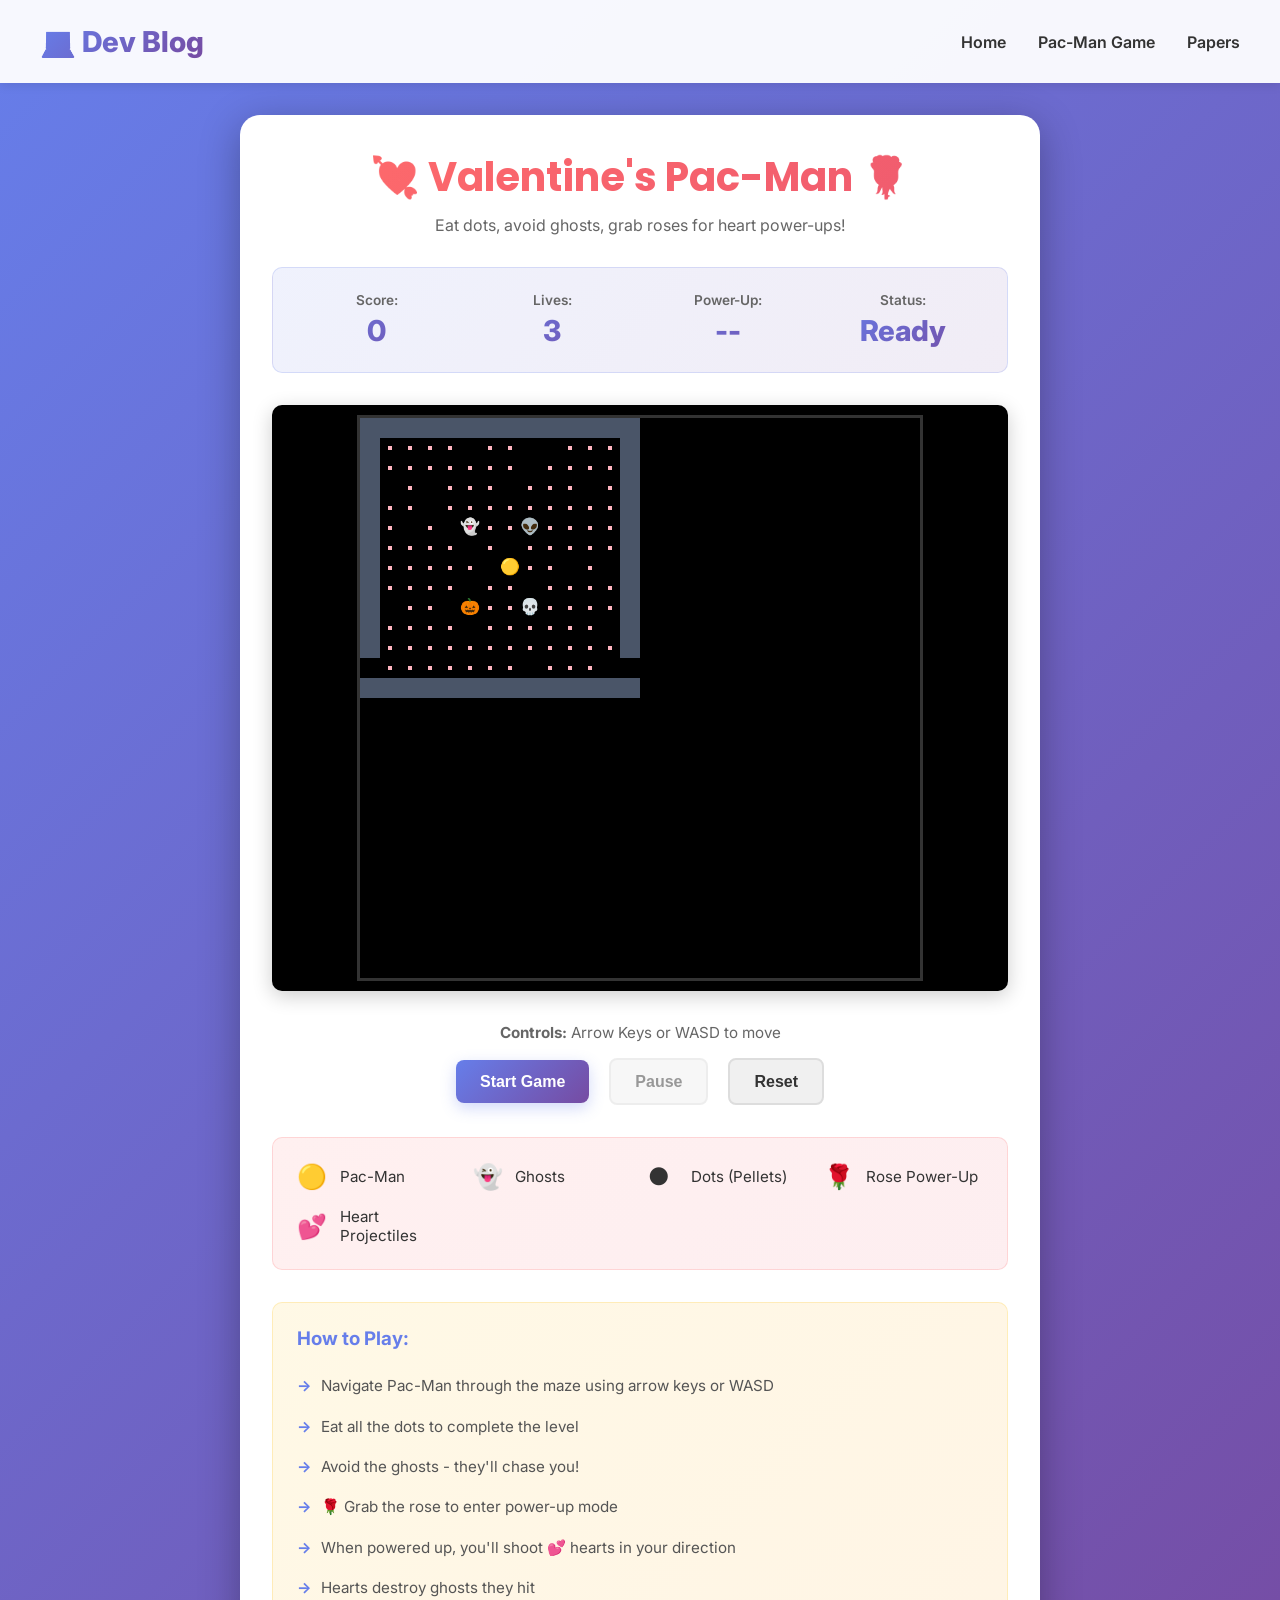
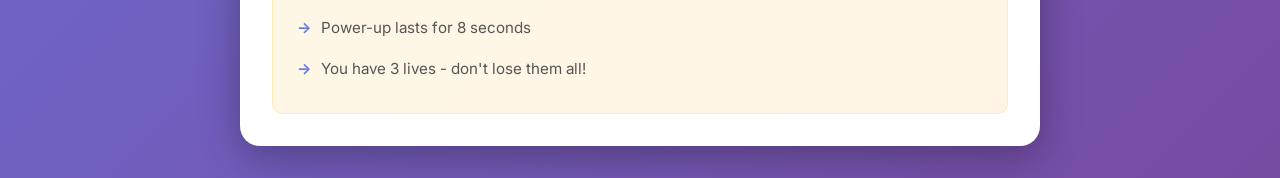
==== game/index.html @ f92ddb3b "feat: complete homework 1 - add homepage, pac-man game, and arxiv paper feed" ====
<!DOCTYPE html>
<html lang="en">
<head>
    <meta charset="UTF-8">
    <meta name="viewport" content="width=device-width, initial-scale=1.0">
    <title>Valentine's Pac-Man Game</title>
    <link href="https://fonts.googleapis.com/css2?family=Poppins:wght@400;600;700;800&family=Inter:wght@400;500;600&display=swap" rel="stylesheet">
    <link rel="stylesheet" href="css/style.css">
</head>
<body>
    <nav>
        <div class="container">
            <div class="logo">💻 Dev Blog</div>
            <ul>
                <li><a href="../">Home</a></li>
                <li><a href="./">Pac-Man Game</a></li>
                <li><a href="../papers/">Papers</a></li>
            </ul>
        </div>
    </nav>

    <div class="game-container">
        <div class="game-header">
            <h1>💘 Valentine's Pac-Man 🌹</h1>
            <p>Eat dots, avoid ghosts, grab roses for heart power-ups!</p>
        </div>

        <div class="game-stats">
            <div class="stat">
                <span class="label">Score:</span>
                <span class="value" id="score">0</span>
            </div>
            <div class="stat">
                <span class="label">Lives:</span>
                <span class="value" id="lives">3</span>
            </div>
            <div class="stat">
                <span class="label">Power-Up:</span>
                <span class="value" id="powerUpTimer">--</span>
            </div>
            <div class="stat">
                <span class="label">Status:</span>
                <span class="value" id="gameStatus">Ready</span>
            </div>
        </div>

        <div class="canvas-wrapper">
            <canvas id="gameCanvas" width="560" height="560"></canvas>
        </div>

        <div class="controls">
            <div class="control-info">
                <p><strong>Controls:</strong> Arrow Keys or WASD to move</p>
            </div>
            <button id="startBtn" class="btn btn-primary">Start Game</button>
            <button id="pauseBtn" class="btn btn-secondary" disabled>Pause</button>
            <button id="resetBtn" class="btn btn-secondary">Reset</button>
        </div>

        <div class="legend">
            <div class="legend-item">
                <span class="legend-color pac-man">🟡</span>
                <span>Pac-Man</span>
            </div>
            <div class="legend-item">
                <span class="legend-color ghost">👻</span>
                <span>Ghosts</span>
            </div>
            <div class="legend-item">
                <span class="legend-color dot">●</span>
                <span>Dots (Pellets)</span>
            </div>
            <div class="legend-item">
                <span class="legend-color rose">🌹</span>
                <span>Rose Power-Up</span>
            </div>
            <div class="legend-item">
                <span class="legend-color heart">💕</span>
                <span>Heart Projectiles</span>
            </div>
        </div>

        <div class="instructions">
            <h3>How to Play:</h3>
            <ul>
                <li>Navigate Pac-Man through the maze using arrow keys or WASD</li>
                <li>Eat all the dots to complete the level</li>
                <li>Avoid the ghosts - they'll chase you!</li>
                <li>🌹 Grab the rose to enter power-up mode</li>
                <li>When powered up, you'll shoot 💕 hearts in your direction</li>
                <li>Hearts destroy ghosts they hit</li>
                <li>Power-up lasts for 8 seconds</li>
                <li>You have 3 lives - don't lose them all!</li>
            </ul>
        </div>
    </div>

    <script src="js/pacman.js"></script>
</body>
</html>
---- game/css/style.css ----
/* General Styles */
* {
    margin: 0;
    padding: 0;
    box-sizing: border-box;
}

body {
    font-family: 'Inter', sans-serif;
    background: linear-gradient(135deg, #667eea 0%, #764ba2 100%);
    color: #333;
    min-height: 100vh;
}

/* Navigation */
nav {
    background: rgba(255, 255, 255, 0.95);
    padding: 1.5rem 2rem;
    box-shadow: 0 2px 10px rgba(0, 0, 0, 0.1);
    position: sticky;
    top: 0;
    z-index: 1000;
}

nav .container {
    max-width: 1200px;
    margin: 0 auto;
    display: flex;
    justify-content: space-between;
    align-items: center;
}

.logo {
    font-size: 1.8rem;
    font-weight: 800;
    background: linear-gradient(135deg, #667eea 0%, #764ba2 100%);
    -webkit-background-clip: text;
    -webkit-text-fill-color: transparent;
    background-clip: text;
}

nav ul {
    list-style: none;
    display: flex;
    gap: 2rem;
}

nav a {
    text-decoration: none;
    color: #333;
    font-weight: 600;
    transition: color 0.3s ease;
    position: relative;
}

nav a::after {
    content: '';
    position: absolute;
    bottom: -5px;
    left: 0;
    width: 0;
    height: 2px;
    background: linear-gradient(135deg, #667eea 0%, #764ba2 100%);
    transition: width 0.3s ease;
}

nav a:hover::after {
    width: 100%;
}

/* Game Container */
.game-container {
    max-width: 800px;
    margin: 2rem auto;
    padding: 2rem;
    background: white;
    border-radius: 20px;
    box-shadow: 0 10px 40px rgba(0, 0, 0, 0.3);
    animation: slideIn 0.5s ease-out;
}

@keyframes slideIn {
    from {
        opacity: 0;
        transform: translateY(20px);
    }
    to {
        opacity: 1;
        transform: translateY(0);
    }
}

.game-header {
    text-align: center;
    margin-bottom: 2rem;
}

.game-header h1 {
    font-family: 'Poppins', sans-serif;
    font-size: 2.5rem;
    background: linear-gradient(135deg, #ff6b6b 0%, #ee5a6f 100%);
    -webkit-background-clip: text;
    -webkit-text-fill-color: transparent;
    background-clip: text;
    margin-bottom: 0.5rem;
}

.game-header p {
    color: #666;
    font-size: 1rem;
}

/* Game Stats */
.game-stats {
    display: grid;
    grid-template-columns: repeat(auto-fit, minmax(120px, 1fr));
    gap: 1rem;
    margin-bottom: 2rem;
    padding: 1.5rem;
    background: linear-gradient(135deg, rgba(102, 126, 234, 0.1) 0%, rgba(118, 75, 162, 0.1) 100%);
    border-radius: 10px;
    border: 1px solid rgba(102, 126, 234, 0.2);
}

.stat {
    display: flex;
    flex-direction: column;
    text-align: center;
}

.stat .label {
    font-size: 0.85rem;
    color: #666;
    font-weight: 600;
    margin-bottom: 0.3rem;
}

.stat .value {
    font-size: 1.8rem;
    font-weight: 800;
    background: linear-gradient(135deg, #667eea 0%, #764ba2 100%);
    -webkit-background-clip: text;
    -webkit-text-fill-color: transparent;
    background-clip: text;
}

/* Canvas Wrapper */
.canvas-wrapper {
    display: flex;
    justify-content: center;
    margin-bottom: 2rem;
    background: #000;
    border-radius: 10px;
    padding: 10px;
    box-shadow: 0 5px 20px rgba(0, 0, 0, 0.2);
}

#gameCanvas {
    display: block;
    border: 3px solid #333;
    background: #000;
    image-rendering: pixelated;
    image-rendering: crisp-edges;
}

/* Controls */
.controls {
    text-align: center;
    margin-bottom: 2rem;
}

.control-info {
    margin-bottom: 1rem;
}

.control-info p {
    color: #666;
    font-size: 0.95rem;
}

.btn {
    padding: 0.8rem 1.5rem;
    font-size: 1rem;
    font-weight: 600;
    border: none;
    border-radius: 8px;
    cursor: pointer;
    transition: all 0.3s ease;
    margin: 0 0.5rem;
}

.btn-primary {
    background: linear-gradient(135deg, #667eea 0%, #764ba2 100%);
    color: white;
    box-shadow: 0 5px 15px rgba(102, 126, 234, 0.3);
}

.btn-primary:hover:not(:disabled) {
    transform: translateY(-2px);
    box-shadow: 0 8px 20px rgba(102, 126, 234, 0.4);
}

.btn-secondary {
    background: #f0f0f0;
    color: #333;
    border: 2px solid #ddd;
}

.btn-secondary:hover:not(:disabled) {
    background: #e0e0e0;
    border-color: #999;
    transform: translateY(-2px);
}

.btn:disabled {
    opacity: 0.5;
    cursor: not-allowed;
}

/* Legend */
.legend {
    display: grid;
    grid-template-columns: repeat(auto-fit, minmax(150px, 1fr));
    gap: 1rem;
    padding: 1.5rem;
    background: linear-gradient(135deg, rgba(255, 107, 107, 0.1) 0%, rgba(238, 90, 111, 0.1) 100%);
    border-radius: 10px;
    border: 1px solid rgba(255, 107, 107, 0.2);
    margin-bottom: 2rem;
}

.legend-item {
    display: flex;
    align-items: center;
    gap: 0.8rem;
    font-size: 0.95rem;
}

.legend-color {
    font-size: 1.5rem;
    min-width: 30px;
}

/* Instructions */
.instructions {
    background: linear-gradient(135deg, rgba(255, 193, 7, 0.1) 0%, rgba(255, 152, 0, 0.1) 100%);
    padding: 1.5rem;
    border-radius: 10px;
    border: 1px solid rgba(255, 193, 7, 0.2);
}

.instructions h3 {
    color: #667eea;
    margin-bottom: 1rem;
}

.instructions ul {
    list-style: none;
    padding-left: 0;
}

.instructions li {
    padding: 0.5rem 0;
    padding-left: 1.5rem;
    color: #555;
    position: relative;
    font-size: 0.95rem;
    line-height: 1.6;
}

.instructions li::before {
    content: '→';
    position: absolute;
    left: 0;
    color: #667eea;
    font-weight: bold;
}

/* Responsive */
@media (max-width: 768px) {
    .game-container {
        margin: 1rem;
        padding: 1rem;
    }

    .game-header h1 {
        font-size: 1.8rem;
    }

    .game-stats {
        grid-template-columns: repeat(2, 1fr);
    }

    #gameCanvas {
        width: 100%;
        max-width: 100%;
        height: auto;
    }

    .btn {
        padding: 0.6rem 1rem;
        font-size: 0.9rem;
        margin: 0.3rem;
    }

    nav ul {
        gap: 1rem;
    }
}
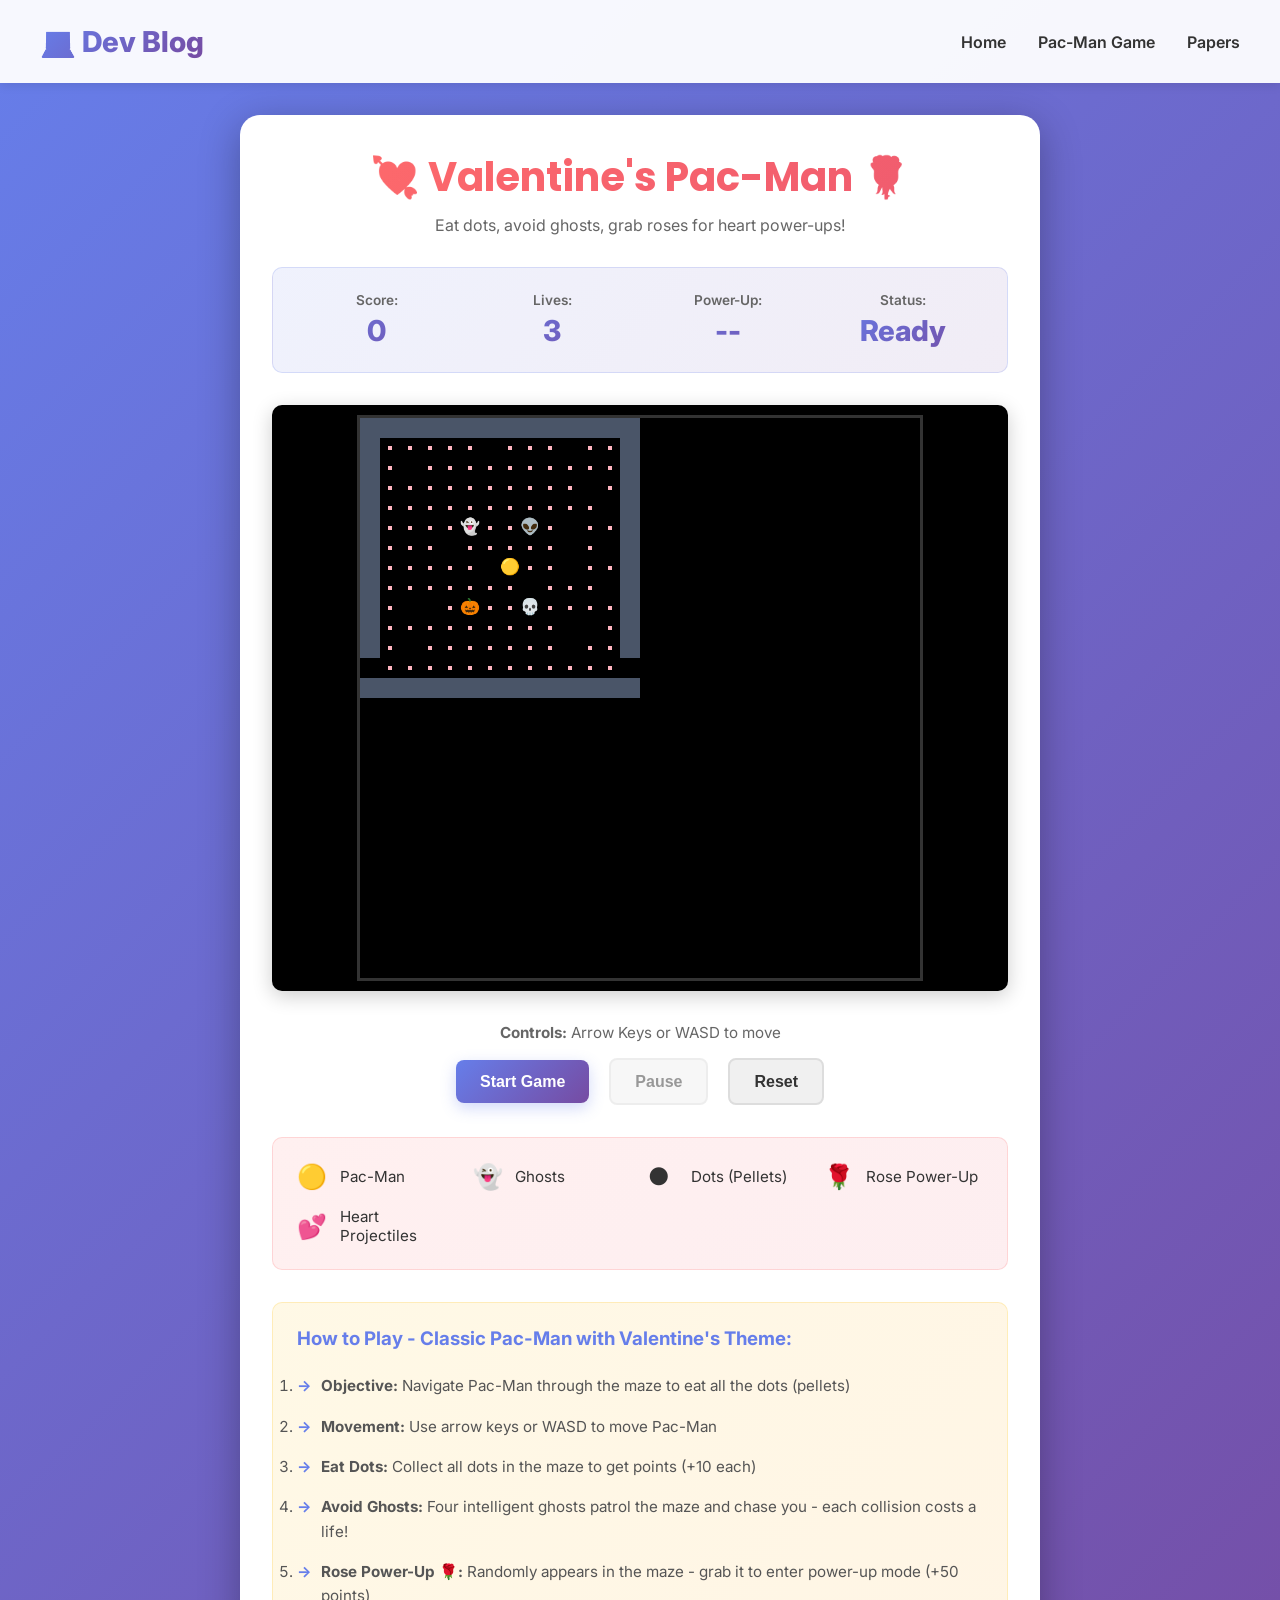
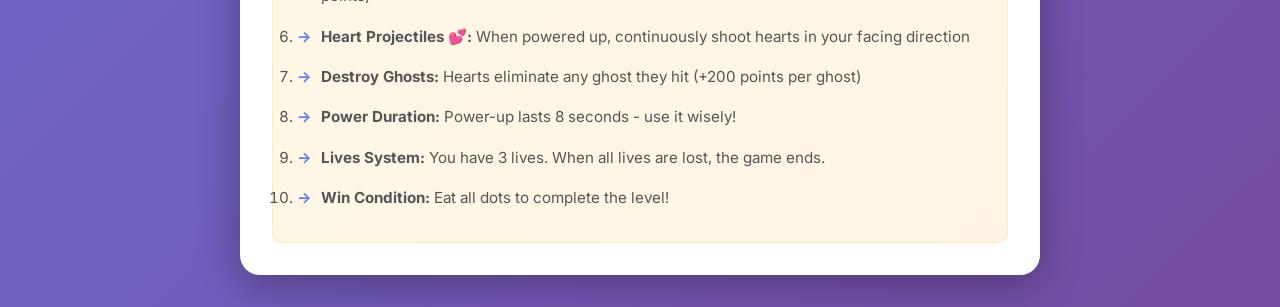
==== commit 70ee1c16: "fix: correct game and papers implementation to match assignment requirements - Fix Pac-Man game: cla" ====
--- a/game/index.html
+++ b/game/index.html
@@ -81,17 +81,19 @@
         </div>
 
         <div class="instructions">
-            <h3>How to Play:</h3>
-            <ul>
-                <li>Navigate Pac-Man through the maze using arrow keys or WASD</li>
-                <li>Eat all the dots to complete the level</li>
-                <li>Avoid the ghosts - they'll chase you!</li>
-                <li>🌹 Grab the rose to enter power-up mode</li>
-                <li>When powered up, you'll shoot 💕 hearts in your direction</li>
-                <li>Hearts destroy ghosts they hit</li>
-                <li>Power-up lasts for 8 seconds</li>
-                <li>You have 3 lives - don't lose them all!</li>
-            </ul>
+            <h3>How to Play - Classic Pac-Man with Valentine's Theme:</h3>
+            <ol>
+                <li><strong>Objective:</strong> Navigate Pac-Man through the maze to eat all the dots (pellets)</li>
+                <li><strong>Movement:</strong> Use arrow keys or WASD to move Pac-Man</li>
+                <li><strong>Eat Dots:</strong> Collect all dots in the maze to get points (+10 each)</li>
+                <li><strong>Avoid Ghosts:</strong> Four intelligent ghosts patrol the maze and chase you - each collision costs a life!</li>
+                <li><strong>Rose Power-Up 🌹:</strong> Randomly appears in the maze - grab it to enter power-up mode (+50 points)</li>
+                <li><strong>Heart Projectiles 💕:</strong> When powered up, continuously shoot hearts in your facing direction</li>
+                <li><strong>Destroy Ghosts:</strong> Hearts eliminate any ghost they hit (+200 points per ghost)</li>
+                <li><strong>Power Duration:</strong> Power-up lasts 8 seconds - use it wisely!</li>
+                <li><strong>Lives System:</strong> You have 3 lives. When all lives are lost, the game ends.</li>
+                <li><strong>Win Condition:</strong> Eat all dots to complete the level!</li>
+            </ol>
         </div>
     </div>
 
